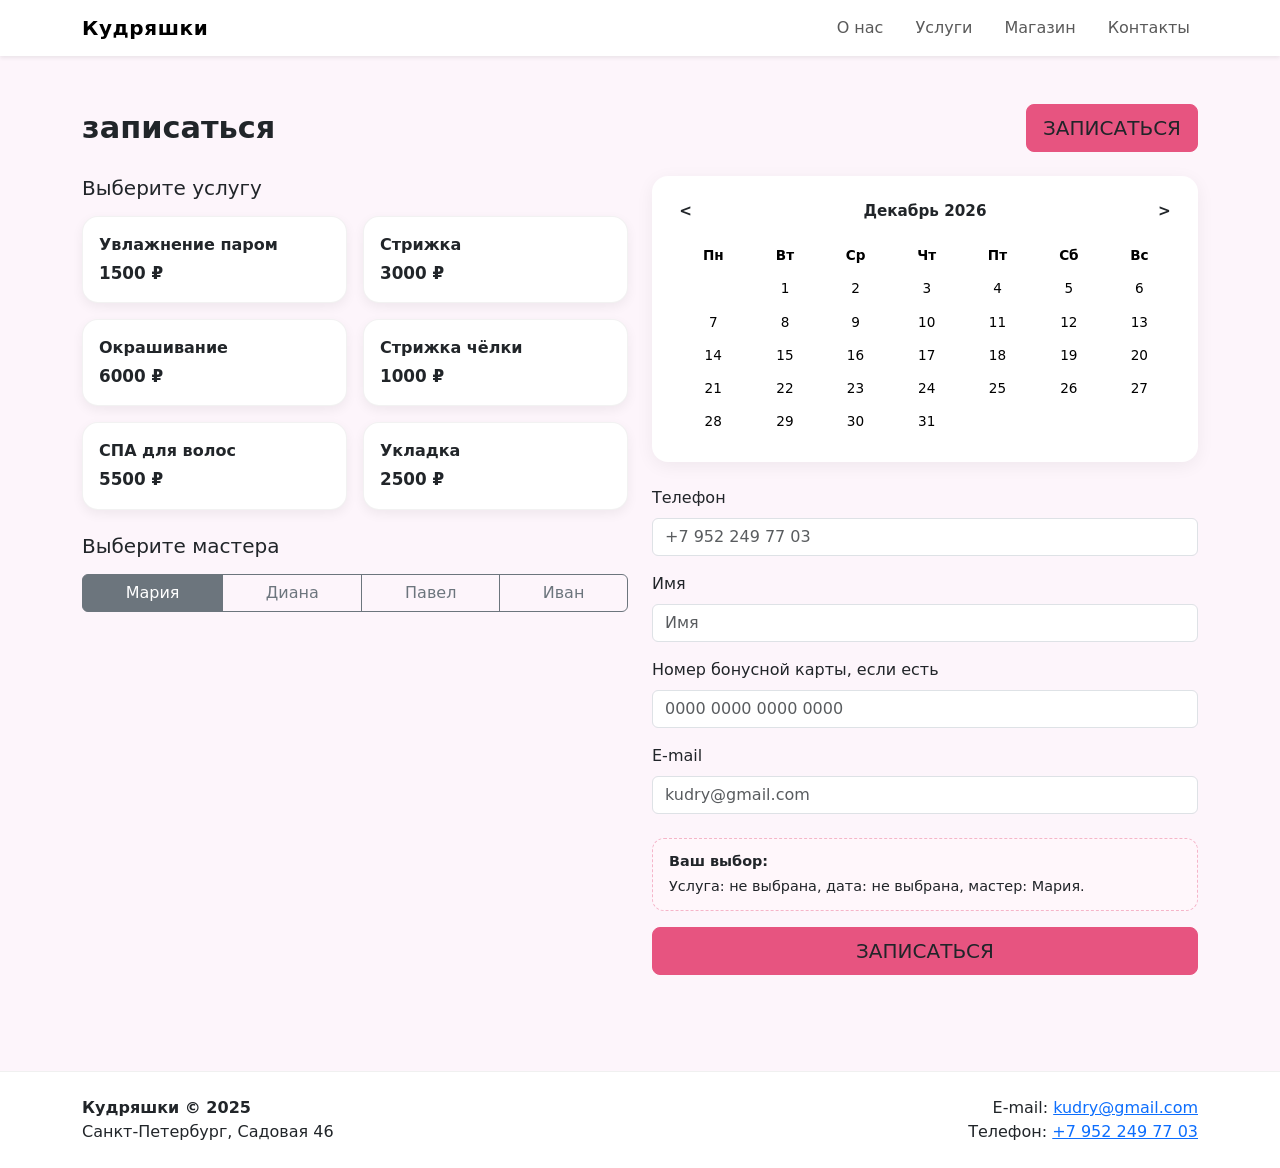
==== sign_up.html @ 3ed89bf4 "Add files via upload" ====
<!DOCTYPE html>
<html lang="ru">
<head>
    <meta charset="UTF-8">
    <title>Кудряшки — Записаться</title>
    <meta name="viewport" content="width=device-width, initial-scale=1">

    <!-- Bootstrap 5 CSS -->
    <link
        href="https://cdn.jsdelivr.net/npm/bootstrap@5.3.2/dist/css/bootstrap.min.css"
        rel="stylesheet"
        integrity="sha384-T3c6CoIi6uLrA9TneNEoa7RxnatzjcDSCmG1MXxSR1GAsXEV/Dwwykc2MPK8M2HN"
        crossorigin="anonymous"
    >

    <style>
        body {
            background-color: #fdf5fb;
        }

        .navbar-brand {
            font-weight: 700;
            letter-spacing: 0.03em;
        }

        .service-card {
            border-radius: 1rem;
            border: 1px solid rgba(0,0,0,0.05);
            box-shadow: 0 4px 12px rgba(0,0,0,0.06);
            transition: transform .15s ease, box-shadow .15s ease, border-color .15s ease;
            cursor: pointer;
            background-color: #ffffff;
        }

        .service-card:hover {
            transform: translateY(-2px);
            box-shadow: 0 8px 20px rgba(0,0,0,0.08);
        }

        .service-card.active {
            border-color: #e75480;
            box-shadow: 0 0 0 2px rgba(231,84,128,0.25);
        }

        .service-price {
            font-weight: 600;
            font-size: 1.05rem;
        }

        .section-title {
            font-weight: 700;
            font-size: 1.9rem;
        }

        .calendar-wrapper {
            border-radius: 1rem;
            background: #ffffff;
            box-shadow: 0 4px 18px rgba(0,0,0,0.06);
            padding: 1.5rem;
        }

        .calendar-header {
            display: flex;
            justify-content: space-between;
            align-items: center;
            font-weight: 600;
            font-size: 0.95rem;
        }

        .calendar-month {
            font-size: 0.95rem;
        }

        .calendar-nav {
            cursor: pointer;
            user-select: none;
            padding: 0 0.2rem;
        }

        .calendar-table th,
        .calendar-table td {
            text-align: center;
            vertical-align: middle;
            padding: 0.4rem;
            font-size: 0.85rem;
        }

        .calendar-table td.day {
            cursor: pointer;
            border-radius: 50%;
            transition: background-color .15s ease, color .15s ease;
        }

        .calendar-table td.day:hover {
            background-color: #f3e0ff;
        }

        .calendar-day-active {
            background-color: #f8d7ff;
            border-radius: 50%;
            font-weight: 600;
        }

        footer {
            border-top: 1px solid rgba(0,0,0,0.06);
        }

        .btn-main {
            background-color: #e75480;
            border-color: #e75480;
        }

        .btn-main:hover {
            background-color: #d2436f;
            border-color: #d2436f;
        }

        .summary-box {
            font-size: 0.9rem;
            background-color: #fff7fb;
            border-radius: 0.75rem;
            padding: 0.75rem 1rem;
            border: 1px dashed rgba(231,84,128,0.4);
        }

        .summary-label {
            font-weight: 600;
        }

        @media (max-width: 767.98px) {
            .section-title {
                font-size: 1.5rem;
            }
        }
    </style>
</head>
<body>

<!-- Навигация -->
<nav class="navbar navbar-expand-lg bg-white shadow-sm">
    <div class="container">
        <a class="navbar-brand" href="#">Кудряшки</a>
        <button class="navbar-toggler" type="button" data-bs-toggle="collapse"
                data-bs-target="#mainNavbar" aria-controls="mainNavbar"
                aria-expanded="false" aria-label="Переключить навигацию">
            <span class="navbar-toggler-icon"></span>
        </button>
        <div class="collapse navbar-collapse" id="mainNavbar">
            <ul class="navbar-nav ms-auto mb-2 mb-lg-0 gap-lg-3">
                <li class="nav-item"><a class="nav-link" href="index.html">О нас</a></li>
                <li class="nav-item"><a class="nav-link" href="services.html">Услуги</a></li>
                <li class="nav-item"><a class="nav-link" href="#">Магазин</a></li>
                <li class="nav-item"><a class="nav-link" href="#">Контакты</a></li>
            </ul>
        </div>
    </div>
</nav>

<!-- Основной блок -->
<main class="py-5">
    <div class="container">
        <!-- Заголовок + кнопка -->
        <div class="d-flex flex-wrap justify-content-between align-items-center mb-4">
            <h1 class="section-title mb-3 mb-md-0">записаться</h1>
            <button class="btn btn-main btn-lg text-uppercase">
                записаться
            </button>
        </div>

        <div class="row g-4">
            <!-- Левая колонка: выбор услуги и мастера -->
            <div class="col-lg-6">
                <!-- Выбор услуги -->
                <div class="mb-4">
                    <h5 class="mb-3">Выберите услугу</h5>
                    <div class="row g-3">
                        <div class="col-sm-6">
                            <div class="p-3 service-card h-100"
                                 data-service-name="Увлажнение паром"
                                 data-service-price="1500 ₽">
                                <div class="fw-semibold mb-1">Увлажнение паром</div>
                                <div class="service-price">1500 ₽</div>
                            </div>
                        </div>
                        <div class="col-sm-6">
                            <div class="p-3 service-card h-100"
                                 data-service-name="Стрижка"
                                 data-service-price="3000 ₽">
                                <div class="fw-semibold mb-1">Стрижка</div>
                                <div class="service-price">3000 ₽</div>
                            </div>
                        </div>
                        <div class="col-sm-6">
                            <div class="p-3 service-card h-100"
                                 data-service-name="Окрашивание"
                                 data-service-price="6000 ₽">
                                <div class="fw-semibold mb-1">Окрашивание</div>
                                <div class="service-price">6000 ₽</div>
                            </div>
                        </div>
                        <div class="col-sm-6">
                            <div class="p-3 service-card h-100"
                                 data-service-name="Стрижка чёлки"
                                 data-service-price="1000 ₽">
                                <div class="fw-semibold mb-1">Стрижка чёлки</div>
                                <div class="service-price">1000 ₽</div>
                            </div>
                        </div>
                        <div class="col-sm-6">
                            <div class="p-3 service-card h-100"
                                 data-service-name="СПА для волос"
                                 data-service-price="5500 ₽">
                                <div class="fw-semibold mb-1">СПА для волос</div>
                                <div class="service-price">5500 ₽</div>
                            </div>
                        </div>
                        <div class="col-sm-6">
                            <div class="p-3 service-card h-100"
                                 data-service-name="Укладка"
                                 data-service-price="2500 ₽">
                                <div class="fw-semibold mb-1">Укладка</div>
                                <div class="service-price">2500 ₽</div>
                            </div>
                        </div>
                    </div>
                </div>

                <!-- Выбор мастера -->
                <div class="mb-4">
                    <h5 class="mb-3">Выберите мастера</h5>
                    <div class="btn-group w-100 flex-wrap" role="group" aria-label="Выбор мастера">
                        <input type="radio" class="btn-check" name="master" id="master-maria"
                               autocomplete="off" value="Мария" checked>
                        <label class="btn btn-outline-secondary" for="master-maria">Мария</label>

                        <input type="radio" class="btn-check" name="master" id="master-diana"
                               autocomplete="off" value="Диана">
                        <label class="btn btn-outline-secondary" for="master-diana">Диана</label>

                        <input type="radio" class="btn-check" name="master" id="master-pavel"
                               autocomplete="off" value="Павел">
                        <label class="btn btn-outline-secondary" for="master-pavel">Павел</label>

                        <input type="radio" class="btn-check" name="master" id="master-ivan"
                               autocomplete="off" value="Иван">
                        <label class="btn btn-outline-secondary" for="master-ivan">Иван</label>
                    </div>
                </div>
            </div>

            <!-- Правая колонка: календарь + форма -->
            <div class="col-lg-6">
                <!-- Календарь -->
                <div class="calendar-wrapper mb-4">
                    <div class="calendar-header mb-3">
                        <span class="calendar-nav" id="prevMonth">&lt;</span>
                        <div class="calendar-month" id="calendarMonthLabel">
                            Октябрь 2025
                        </div>
                        <span class="calendar-nav" id="nextMonth">&gt;</span>
                    </div>
                    <table class="table table-borderless calendar-table mb-0">
                        <thead>
                        <tr>
                            <th>Пн</th>
                            <th>Вт</th>
                            <th>Ср</th>
                            <th>Чт</th>
                            <th>Пт</th>
                            <th>Сб</th>
                            <th>Вс</th>
                        </tr>
                        </thead>
                        <tbody id="calendarBody">
                        <!-- Ячейки будут генерироваться скриптом -->
                        </tbody>
                    </table>
                </div>

                <!-- Форма записи -->
                <form id="bookingForm">
                    <div class="mb-3">
                        <label for="phone" class="form-label">Телефон</label>
                        <input type="tel" class="form-control" id="phone" placeholder="+7 952 249 77 03" required>
                    </div>
                    <div class="mb-3">
                        <label for="name" class="form-label">Имя</label>
                        <input type="text" class="form-control" id="name" placeholder="Имя" required>
                    </div>
                    <div class="mb-3">
                        <label for="bonus" class="form-label">Номер бонусной карты, если есть</label>
                        <input type="text" class="form-control" id="bonus" placeholder="0000 0000 0000 0000">
                    </div>
                    <div class="mb-4">
                        <label for="email" class="form-label">E-mail</label>
                        <input type="email" class="form-control" id="email" placeholder="kudry@gmail.com">
                    </div>

                    <!-- Краткое резюме выбора -->
                    <div class="summary-box mb-3" id="summaryBox">
                        <div class="summary-label mb-1">Ваш выбор:</div>
                        <div id="summaryText">
                            Услуга не выбрана, дата не выбрана, мастер: Мария.
                        </div>
                    </div>

                    <button type="submit" class="btn btn-main btn-lg w-100 text-uppercase">
                        записаться
                    </button>
                </form>
            </div>
        </div>
    </div>
</main>

<!-- Подвал -->
<footer class="py-4 bg-white mt-5">
    <div class="container d-flex flex-wrap justify-content-between align-items-center gap-3">
        <div>
            <strong>Кудряшки © 2025</strong><br>
            Санкт-Петербург, Садовая 46
        </div>
        <div class="text-end">
            <div>E-mail: <a href="mailto:kudry@gmail.com">kudry@gmail.com</a></div>
            <div>Телефон: <a href="tel:+79522497703">+7 952 249 77 03</a></div>
        </div>
    </div>
</footer>

<!-- Bootstrap 5 JS -->
<script
    src="https://cdn.jsdelivr.net/npm/bootstrap@5.3.2/dist/js/bootstrap.bundle.min.js"
    integrity="sha384-C6RzsynM9kWDrMNeT87bh95OGNyZPhcTNXj1NW7RuBCsyN/o0jlpcV8Qyq46cDfL"
    crossorigin="anonymous"
></script>

<script>
    // Простой "datepicker" на чистом JS
    const monthNames = [
        "Январь", "Февраль", "Март", "Апрель", "Май", "Июнь",
        "Июль", "Август", "Сентябрь", "Октябрь", "Ноябрь", "Декабрь"
    ];

    let currentDate = new Date();
    let selectedDate = null;

    const calendarBody = document.getElementById("calendarBody");
    const calendarMonthLabel = document.getElementById("calendarMonthLabel");
    const prevMonthBtn = document.getElementById("prevMonth");
    const nextMonthBtn = document.getElementById("nextMonth");

    function renderCalendar(date) {
        const year = date.getFullYear();
        const month = date.getMonth();

        calendarMonthLabel.textContent = monthNames[month] + " " + year;

        // 1 число месяца
        const firstDay = new Date(year, month, 1);
        // День недели (делаем так, чтобы понедельник был первым столбцом)
        let startDay = firstDay.getDay(); // 0 - воскресенье, 1 - понедельник, ...
        if (startDay === 0) startDay = 7;

        const daysInMonth = new Date(year, month + 1, 0).getDate();

        calendarBody.innerHTML = "";
        let row = document.createElement("tr");
        let cellCount = 0;

        // Пустые ячейки до первого дня
        for (let i = 1; i < startDay; i++) {
            const cell = document.createElement("td");
            row.appendChild(cell);
            cellCount++;
        }

        // Дни месяца
        for (let day = 1; day <= daysInMonth; day++) {
            if (cellCount === 7) {
                calendarBody.appendChild(row);
                row = document.createElement("tr");
                cellCount = 0;
            }

            const cell = document.createElement("td");
            cell.textContent = day;
            cell.classList.add("day");

            const cellDate = new Date(year, month, day);

            // Подсветка выбранной даты
            if (selectedDate &&
                cellDate.getFullYear() === selectedDate.getFullYear() &&
                cellDate.getMonth() === selectedDate.getMonth() &&
                cellDate.getDate() === selectedDate.getDate()
            ) {
                cell.classList.add("calendar-day-active");
            }

            cell.dataset.date = cellDate.toISOString();
            cell.addEventListener("click", () => {
                selectedDate = cellDate;
                updateSummary();
                renderCalendar(currentDate); // перерисовать для обновления подсветки
            });

            row.appendChild(cell);
            cellCount++;
        }

        // Добавляем последнюю строку
        if (cellCount > 0) {
            calendarBody.appendChild(row);
        }
    }

    prevMonthBtn.addEventListener("click", () => {
        currentDate.setMonth(currentDate.getMonth() - 1);
        renderCalendar(currentDate);
    });

    nextMonthBtn.addEventListener("click", () => {
        currentDate.setMonth(currentDate.getMonth() + 1);
        renderCalendar(currentDate);
    });

    // Выбор услуги
    const serviceCards = document.querySelectorAll(".service-card");
    let selectedServiceName = null;
    let selectedServicePrice = null;

    serviceCards.forEach(card => {
        card.addEventListener("click", () => {
            serviceCards.forEach(c => c.classList.remove("active"));
            card.classList.add("active");

            selectedServiceName = card.dataset.serviceName;
            selectedServicePrice = card.dataset.servicePrice;
            updateSummary();
        });
    });

    // Выбор мастера
    const masterInputs = document.querySelectorAll("input[name='master']");

    function getSelectedMaster() {
        const checked = document.querySelector("input[name='master']:checked");
        return checked ? checked.value : null;
    }

    masterInputs.forEach(input => {
        input.addEventListener("change", updateSummary);
    });

    // Обновление резюме
    const summaryText = document.getElementById("summaryText");

    function formatDateRu(date) {
        const day = String(date.getDate()).padStart(2, "0");
        const month = String(date.getMonth() + 1).padStart(2, "0");
        const year = date.getFullYear();
        return `${day}.${month}.${year}`;
    }

    function updateSummary() {
        const master = getSelectedMaster() || "не выбран";
        const service = selectedServiceName || "не выбрана";
        const price = selectedServicePrice ? ` (${selectedServicePrice})` : "";
        const dateText = selectedDate ? formatDateRu(selectedDate) : "не выбрана";

        summaryText.textContent =
            `Услуга: ${service}${price}, дата: ${dateText}, мастер: ${master}.`;
    }

    // Обработка отправки формы (пока просто предотвращаем перезагрузку)
    const bookingForm = document.getElementById("bookingForm");
    bookingForm.addEventListener("submit", function (e) {
        e.preventDefault();
        // Здесь можно добавить AJAX / отправку данных
        alert("Форма отправлена (для реального проекта здесь будет обработка данных).");
    });

    // Инициализация
    renderCalendar(currentDate);
    updateSummary();
</script>

</body>
</html>
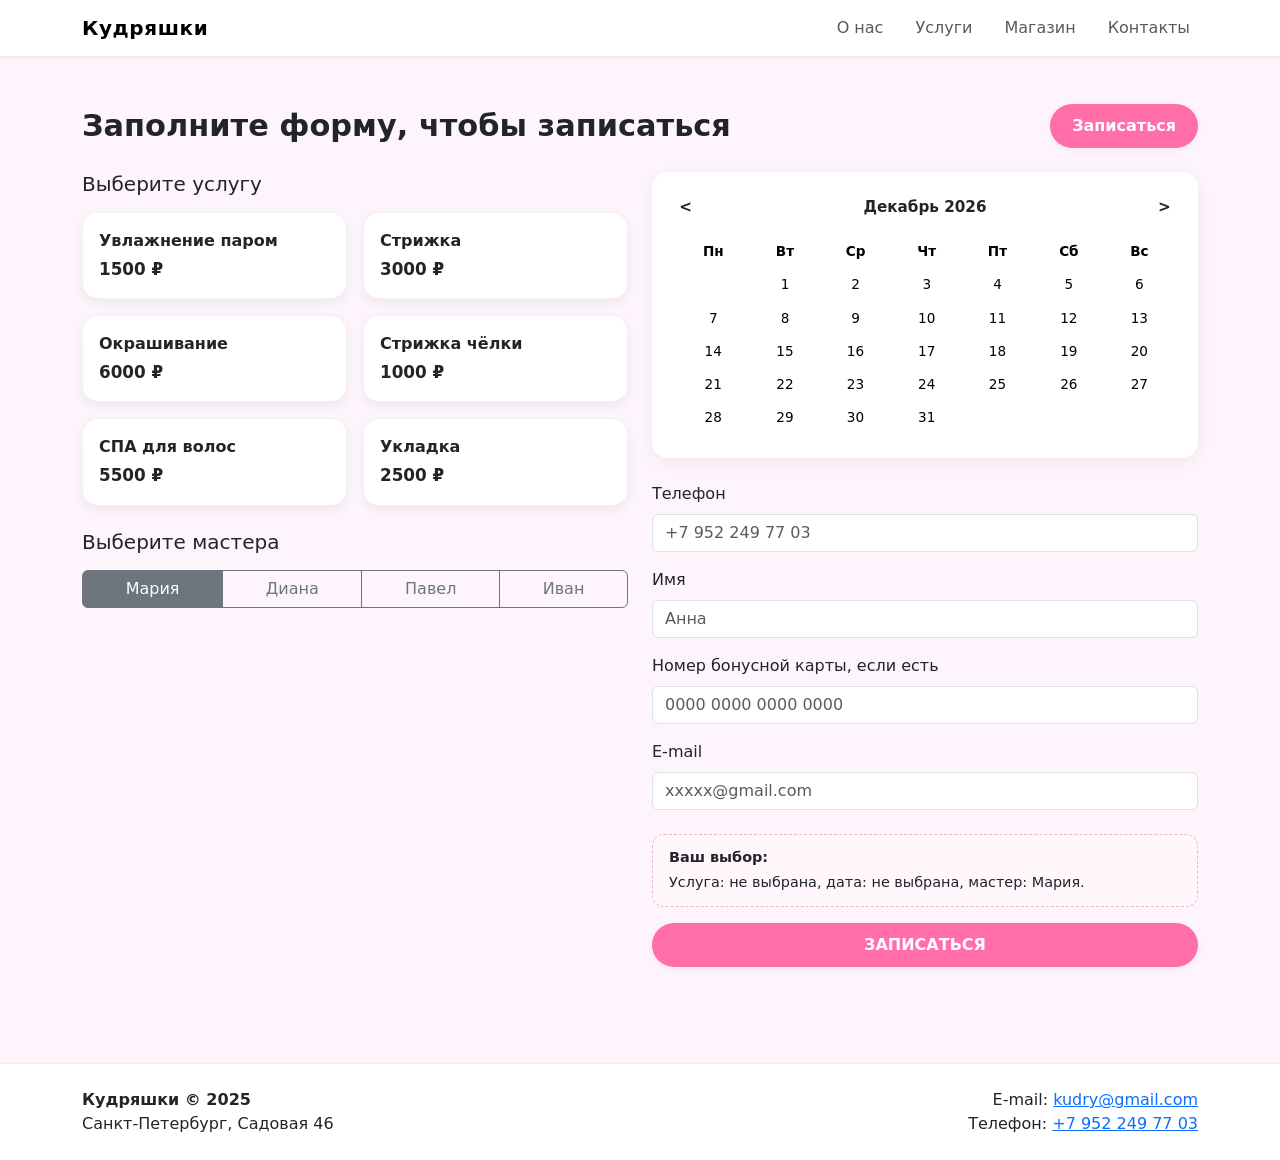
==== commit 84c3f67a: "Add files via upload" ====
--- a/sign_up.html
+++ b/sign_up.html
@@ -4,8 +4,6 @@
     <meta charset="UTF-8">
     <title>Кудряшки — Записаться</title>
     <meta name="viewport" content="width=device-width, initial-scale=1">
-
-    <!-- Bootstrap 5 CSS -->
     <link
         href="https://cdn.jsdelivr.net/npm/bootstrap@5.3.2/dist/css/bootstrap.min.css"
         rel="stylesheet"
@@ -51,7 +49,20 @@
             font-weight: 700;
             font-size: 1.9rem;
         }
-
+        .btn-primary {
+            padding: 10px 22px;
+            border-radius: 999px;
+            border: none;
+            background: #ff6ea8;
+            color: #fff;
+            font-weight: 600;
+            cursor: pointer;
+            box-shadow: 0 2px 8px rgba(0,0,0,0.05);
+            transition: background 0.2s;
+        }
+        .btn-primary:hover {
+            background: #ff4f96;
+        }
         .calendar-wrapper {
             border-radius: 1rem;
             background: #ffffff;
@@ -106,13 +117,13 @@
         }
 
         .btn-main {
-            background-color: #e75480;
-            border-color: #e75480;
+            background-color: #FF6EA8;
+            border-color: #FF6EA8;
         }
 
         .btn-main:hover {
-            background-color: #d2436f;
-            border-color: #d2436f;
+            background-color: #cc5886;
+            border-color: #cc5886;
         }
 
         .summary-box {
@@ -135,8 +146,6 @@
     </style>
 </head>
 <body>
-
-<!-- Навигация -->
 <nav class="navbar navbar-expand-lg bg-white shadow-sm">
     <div class="container">
         <a class="navbar-brand" href="#">Кудряшки</a>
@@ -155,22 +164,15 @@
         </div>
     </div>
 </nav>
-
-<!-- Основной блок -->
 <main class="py-5">
     <div class="container">
-        <!-- Заголовок + кнопка -->
         <div class="d-flex flex-wrap justify-content-between align-items-center mb-4">
-            <h1 class="section-title mb-3 mb-md-0">записаться</h1>
-            <button class="btn btn-main btn-lg text-uppercase">
-                записаться
-            </button>
+            <h1 class="section-title mb-3 mb-md-0">Заполните форму, чтобы записаться</h1>
+            <button class="btn-primary">Записаться</button>
         </div>
 
         <div class="row g-4">
-            <!-- Левая колонка: выбор услуги и мастера -->
             <div class="col-lg-6">
-                <!-- Выбор услуги -->
                 <div class="mb-4">
                     <h5 class="mb-3">Выберите услугу</h5>
                     <div class="row g-3">
@@ -224,8 +226,6 @@
                         </div>
                     </div>
                 </div>
-
-                <!-- Выбор мастера -->
                 <div class="mb-4">
                     <h5 class="mb-3">Выберите мастера</h5>
                     <div class="btn-group w-100 flex-wrap" role="group" aria-label="Выбор мастера">
@@ -247,10 +247,7 @@
                     </div>
                 </div>
             </div>
-
-            <!-- Правая колонка: календарь + форма -->
             <div class="col-lg-6">
-                <!-- Календарь -->
                 <div class="calendar-wrapper mb-4">
                     <div class="calendar-header mb-3">
                         <span class="calendar-nav" id="prevMonth">&lt;</span>
@@ -272,12 +269,9 @@
                         </tr>
                         </thead>
                         <tbody id="calendarBody">
-                        <!-- Ячейки будут генерироваться скриптом -->
                         </tbody>
                     </table>
                 </div>
-
-                <!-- Форма записи -->
                 <form id="bookingForm">
                     <div class="mb-3">
                         <label for="phone" class="form-label">Телефон</label>
@@ -285,7 +279,7 @@
                     </div>
                     <div class="mb-3">
                         <label for="name" class="form-label">Имя</label>
-                        <input type="text" class="form-control" id="name" placeholder="Имя" required>
+                        <input type="text" class="form-control" id="name" placeholder="Анна" required>
                     </div>
                     <div class="mb-3">
                         <label for="bonus" class="form-label">Номер бонусной карты, если есть</label>
@@ -293,10 +287,8 @@
                     </div>
                     <div class="mb-4">
                         <label for="email" class="form-label">E-mail</label>
-                        <input type="email" class="form-control" id="email" placeholder="kudry@gmail.com">
-                    </div>
-
-                    <!-- Краткое резюме выбора -->
+                        <input type="email" class="form-control" id="email" placeholder="xxxxx@gmail.com">
+                    </div>
                     <div class="summary-box mb-3" id="summaryBox">
                         <div class="summary-label mb-1">Ваш выбор:</div>
                         <div id="summaryText">
@@ -304,16 +296,12 @@
                         </div>
                     </div>
 
-                    <button type="submit" class="btn btn-main btn-lg w-100 text-uppercase">
-                        записаться
-                    </button>
+                    <button type="submit" class="btn-primary w-100 text-uppercase">записаться</button>
                 </form>
             </div>
         </div>
     </div>
 </main>
-
-<!-- Подвал -->
 <footer class="py-4 bg-white mt-5">
     <div class="container d-flex flex-wrap justify-content-between align-items-center gap-3">
         <div>
@@ -326,8 +314,6 @@
         </div>
     </div>
 </footer>
-
-<!-- Bootstrap 5 JS -->
 <script
     src="https://cdn.jsdelivr.net/npm/bootstrap@5.3.2/dist/js/bootstrap.bundle.min.js"
     integrity="sha384-C6RzsynM9kWDrMNeT87bh95OGNyZPhcTNXj1NW7RuBCsyN/o0jlpcV8Qyq46cDfL"
@@ -335,7 +321,6 @@
 ></script>
 
 <script>
-    // Простой "datepicker" на чистом JS
     const monthNames = [
         "Январь", "Февраль", "Март", "Апрель", "Май", "Июнь",
         "Июль", "Август", "Сентябрь", "Октябрь", "Ноябрь", "Декабрь"
@@ -354,11 +339,8 @@
         const month = date.getMonth();
 
         calendarMonthLabel.textContent = monthNames[month] + " " + year;
-
-        // 1 число месяца
         const firstDay = new Date(year, month, 1);
-        // День недели (делаем так, чтобы понедельник был первым столбцом)
-        let startDay = firstDay.getDay(); // 0 - воскресенье, 1 - понедельник, ...
+        let startDay = firstDay.getDay(); 
         if (startDay === 0) startDay = 7;
 
         const daysInMonth = new Date(year, month + 1, 0).getDate();
@@ -366,15 +348,11 @@
         calendarBody.innerHTML = "";
         let row = document.createElement("tr");
         let cellCount = 0;
-
-        // Пустые ячейки до первого дня
         for (let i = 1; i < startDay; i++) {
             const cell = document.createElement("td");
             row.appendChild(cell);
             cellCount++;
         }
-
-        // Дни месяца
         for (let day = 1; day <= daysInMonth; day++) {
             if (cellCount === 7) {
                 calendarBody.appendChild(row);
@@ -387,8 +365,6 @@
             cell.classList.add("day");
 
             const cellDate = new Date(year, month, day);
-
-            // Подсветка выбранной даты
             if (selectedDate &&
                 cellDate.getFullYear() === selectedDate.getFullYear() &&
                 cellDate.getMonth() === selectedDate.getMonth() &&
@@ -401,14 +377,12 @@
             cell.addEventListener("click", () => {
                 selectedDate = cellDate;
                 updateSummary();
-                renderCalendar(currentDate); // перерисовать для обновления подсветки
+                renderCalendar(currentDate);
             });
 
             row.appendChild(cell);
             cellCount++;
         }
-
-        // Добавляем последнюю строку
         if (cellCount > 0) {
             calendarBody.appendChild(row);
         }
@@ -423,8 +397,6 @@
         currentDate.setMonth(currentDate.getMonth() + 1);
         renderCalendar(currentDate);
     });
-
-    // Выбор услуги
     const serviceCards = document.querySelectorAll(".service-card");
     let selectedServiceName = null;
     let selectedServicePrice = null;
@@ -439,8 +411,6 @@
             updateSummary();
         });
     });
-
-    // Выбор мастера
     const masterInputs = document.querySelectorAll("input[name='master']");
 
     function getSelectedMaster() {
@@ -451,8 +421,6 @@
     masterInputs.forEach(input => {
         input.addEventListener("change", updateSummary);
     });
-
-    // Обновление резюме
     const summaryText = document.getElementById("summaryText");
 
     function formatDateRu(date) {
@@ -471,16 +439,11 @@
         summaryText.textContent =
             `Услуга: ${service}${price}, дата: ${dateText}, мастер: ${master}.`;
     }
-
-    // Обработка отправки формы (пока просто предотвращаем перезагрузку)
     const bookingForm = document.getElementById("bookingForm");
     bookingForm.addEventListener("submit", function (e) {
         e.preventDefault();
-        // Здесь можно добавить AJAX / отправку данных
         alert("Форма отправлена (для реального проекта здесь будет обработка данных).");
     });
-
-    // Инициализация
     renderCalendar(currentDate);
     updateSummary();
 </script>
